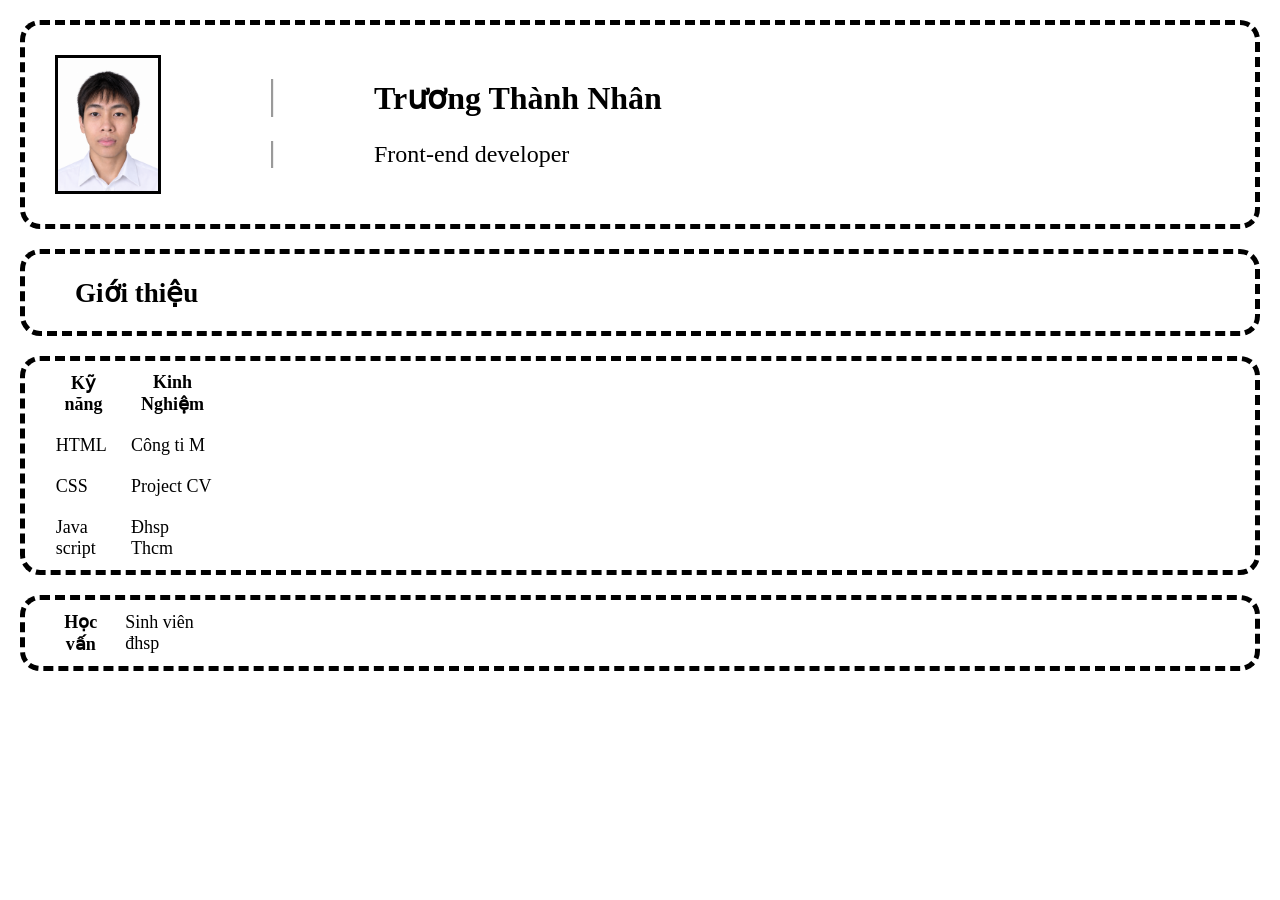
==== CV/mycv(Css).html @ fdf0a818 "Add files via upload" ====
<!doctype html>
<html lang="en">
  <head>
    <meta charset="UTF-8" />
    <meta name="viewport" content="width=device-width, initial-scale=1.0" />
    <title>Profile cá nhân sử dụng CSS</title>
    <link rel="stylesheet" href="/CV/mycv.css" />
  </head>
  <body>
    <div class="container">
      <div class="header">
        <img src="/CV/profilepic.png" width="100px" />
        <div class="info">
          <h1>Trương Thành Nhân</h1>
          <p>Front-end developer</p>
        </div>
      </div>
      <div class="hello">
        <h2>Giới thiệu</h2>
      </div>
      <div class="content">
        <table>
          <tr>
            <th>Kỹ năng</th>
            <th>Kinh Nghiệm</th>
          </tr>
          <tr>
            <td>HTML</td>
            <td>Công ti M</td>
          </tr>
          <tr>
            <td>CSS</td>
            <td>Project CV</td>
          </tr>
          <tr>
            <td>Java script</td>
            <td>Đhsp Thcm</td>
          </tr>
        </table>
      </div>
      <div class="study">
        <table>
          <tr>
            <th>Học vấn</th>
            <td>Sinh viên đhsp</td>
          </tr>
        </table>
      </div>
    </div>
  </body>
</html>
---- CV/mycv.css ----
body {
  background: white;
  font-family: "Times New Roman", sans-serif;
  margin: auto;
  padding: 20px;
}
.header {
  display: flex;
  align-items: center;
  gap: 100px;

  padding: 20px;
  border-style: dashed;
  border-width: 5px;
  border-radius: 20px;
  box-shadow: 10px;
}
img {
  height: fit-content;
  margin: 10px;
  border: 3px solid black;
}
.info h1 {
  margin-left: 0px;
  border-left-style: groove;
  padding-left: 100px;
}
.info p {
  font-size: 150%;
  border-left-style: groove;
  padding-left: 100px;
  margin-left: 0px;
}
.hello {
  display: flex;
  border-style: dashed;
  border-width: 5px;
  border-radius: 20px;
  box-shadow: 10px;
  margin-top: 20px;
  padding-left: 50px;
  align-items: center;
  font-size: large;
}
.content {
  border-style: dashed;
  border-width: 5px;
  border-radius: 20px;
  box-shadow: 10px;
  margin-top: 20px;
  display: flex;
}
table {
  width: 200px;
  font-size: large;
  padding-left: 20px;
}
td,
th {
  padding: 5%;
}
.study {
  font-size: larger;
  border-style: dashed;
  border-width: 5px;
  border-radius: 20px;
  box-shadow: 10px;
  margin-top: 20px;
  display: flex;
}
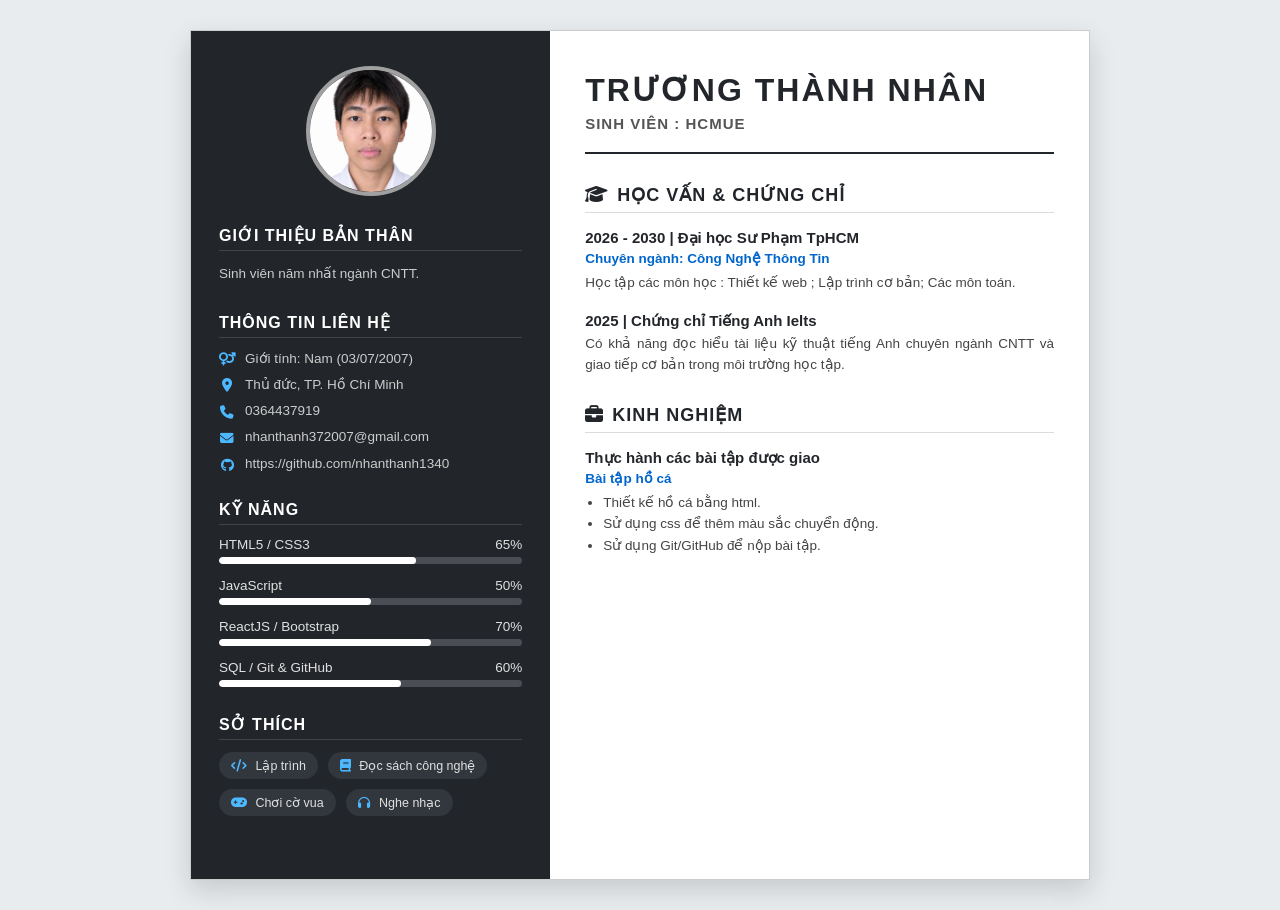
==== commit a30e4247: "Add files via upload" ====
--- a/CV/mycv(Css).html
+++ b/CV/mycv(Css).html
@@ -1,51 +1,165 @@
 <!doctype html>
-<html lang="en">
+<html lang="vi">
   <head>
     <meta charset="UTF-8" />
     <meta name="viewport" content="width=device-width, initial-scale=1.0" />
-    <title>Profile cá nhân sử dụng CSS</title>
-    <link rel="stylesheet" href="/CV/mycv.css" />
+    <title>CV Sinh Viên CNTT - Trương Thành Nhân</title>
+    <link
+      rel="stylesheet"
+      href="https://cdnjs.cloudflare.com/ajax/libs/font-awesome/6.4.0/css/all.min.css"
+    />
+    <link rel="stylesheet" href="/CV/mycv.css">
   </head>
   <body>
-    <div class="container">
-      <div class="header">
-        <img src="/CV/profilepic.png" width="100px" />
-        <div class="info">
-          <h1>Trương Thành Nhân</h1>
-          <p>Front-end developer</p>
+    <div class="cv-container">
+      <aside class="left-column">
+        <div class="avatar-box">
+          <div class="avatar-circle">
+            <div class="avt"></div><img src="/CV/profilepic.png"></img>
+          </div>
         </div>
-      </div>
-      <div class="hello">
-        <h2>Giới thiệu</h2>
-      </div>
-      <div class="content">
-        <table>
-          <tr>
-            <th>Kỹ năng</th>
-            <th>Kinh Nghiệm</th>
-          </tr>
-          <tr>
-            <td>HTML</td>
-            <td>Công ti M</td>
-          </tr>
-          <tr>
-            <td>CSS</td>
-            <td>Project CV</td>
-          </tr>
-          <tr>
-            <td>Java script</td>
-            <td>Đhsp Thcm</td>
-          </tr>
-        </table>
-      </div>
-      <div class="study">
-        <table>
-          <tr>
-            <th>Học vấn</th>
-            <td>Sinh viên đhsp</td>
-          </tr>
-        </table>
-      </div>
+        <div class="left-section">
+          <h2 class="left-title">Giới thiệu bản thân</h2>
+          <p class="left-text">
+            Sinh viên năm nhất ngành CNTT.
+          </p>
+        </div>
+        <div class="left-section">
+          <h2 class="left-title">Thông tin liên hệ</h2>
+          <ul class="contact-list">
+            <li>
+              <i class="fa-solid fa-venus-mars"></i>
+              <span>Giới tính: Nam (03/07/2007)</span>
+            </li>
+            <li>
+              <i class="fa-solid fa-location-dot"></i>
+              <span>Thủ đức, TP. Hồ Chí Minh</span>
+            </li>
+            <li><i class="fa-solid fa-phone"></i> <span>0364437919</span></li>
+            <li>
+              <i class="fa-solid fa-envelope"></i>
+              <span>nhanthanh372007@gmail.com</span>
+            </li>
+            <li>
+              <i class="fa-brands fa-github"></i>
+              <span>https://github.com/nhanthanh1340</span>
+            </li>
+          </ul>
+        </div>
+        <div class="left-section">
+          <h2 class="left-title">Kỹ năng</h2>
+
+          <div class="skill-item">
+            <div class="skill-header">
+              <span>HTML5 / CSS3</span>
+              <span>65%</span>
+            </div>
+            <div class="progress-bar">
+              <div class="progress-fill" style="width: 65%"></div>
+            </div>
+          </div>
+
+          <div class="skill-item">
+            <div class="skill-header">
+              <span>JavaScript</span>
+              <span>50%</span>
+            </div>
+            <div class="progress-bar">
+              <div class="progress-fill" style="width: 50%"></div>
+            </div>
+          </div>
+
+          <div class="skill-item">
+            <div class="skill-header">
+              <span>ReactJS / Bootstrap</span>
+              <span>70%</span>
+            </div>
+            <div class="progress-bar">
+              <div class="progress-fill" style="width: 70%"></div>
+            </div>
+          </div>
+
+          <div class="skill-item">
+            <div class="skill-header">
+              <span>SQL / Git & GitHub</span>
+              <span>60%</span>
+            </div>
+            <div class="progress-bar">
+              <div class="progress-fill" style="width: 60%"></div>
+            </div>
+          </div>
+        </div>
+        <div class="left-section">
+          <h2 class="left-title">Sở thích</h2>
+          <ul class="hobbies-list">
+            <li><i class="fa-solid fa-code"></i> Lập trình</li>
+            <li><i class="fa-solid fa-book"></i> Đọc sách công nghệ</li>
+            <li><i class="fa-solid fa-gamepad"></i> Chơi cờ vua</li>
+            <li><i class="fa-solid fa-headphones"></i> Nghe nhạc</li>
+          </ul>
+        </div>
+      </aside>
+      <main class="right-column">
+        <header class="header-info">
+          <h1 class="full-name">Trương Thành Nhân</h1>
+          <div class="job-title">
+            Sinh viên : HCMue
+          </div>
+        </header>
+        <section class="right-section">
+          <h2 class="right-title">
+            <i class="fa-solid fa-graduation-cap"></i> Học vấn & Chứng chỉ
+          </h2>
+
+          <div class="timeline-item">
+            <div class="timeline-header">
+              2026 - 2030 | Đại học Sư Phạm TpHCM
+            </div>
+            <div class="timeline-sub">
+              Chuyên ngành: Công Nghệ Thông Tin
+            </div>
+            <p class="timeline-desc">
+              Học tập các môn học : Thiết kế web ; Lập trình cơ bản; Các môn toán.
+
+            </p>
+          </div>
+          <div class="timeline-item">
+            <div class="timeline-header">
+              2025 | Chứng chỉ Tiếng Anh Ielts
+            </div>
+            <p class="timeline-desc">
+              Có khả năng đọc hiểu tài liệu kỹ thuật tiếng Anh chuyên ngành CNTT
+              và giao tiếp cơ bản trong môi trường học tập.
+            </p>
+          </div>
+        </section>
+        <section class="right-section">
+          <h2 class="right-title">
+            <i class="fa-solid fa-briefcase"></i> Kinh nghiệm
+          </h2>
+
+          <div class="timeline-item">
+            <div class="timeline-header">
+              Thực hành các bài tập được giao
+            </div>
+            <div class="timeline-sub">Bài tập hồ cá</div>
+            <div class="timeline-desc">
+              <ul>
+                <li>
+                  Thiết kế hồ cá bằng html.
+                </li>
+                <li>
+                  Sử dụng css để thêm màu sắc chuyển động.
+                </li>
+                <li>
+                  Sử dụng Git/GitHub để nộp bài tập.
+                </li>
+              </ul>
+            </div>
+          </div>
+          </div>
+        </section>
+      </main>
     </div>
   </body>
 </html>
--- a/CV/mycv.css
+++ b/CV/mycv.css
@@ -1,70 +1,232 @@
+* {
+  box-sizing: border-box;
+  margin: 0;
+  padding: 0;
+  font-family: "Segoe UI", Tahoma, Geneva, Verdana, sans-serif;
+}
 body {
-  background: white;
-  font-family: "Times New Roman", sans-serif;
-  margin: auto;
-  padding: 20px;
-}
-.header {
+  background-color: #e9ecef;
+  display: flex;
+  justify-content: center;
+  padding: 30px 15px;
+  color: #333;
+}
+.cv-container {
+  width: 100%;
+  max-width: 900px;
+  background-color: #ffffff;
+  display: flex;
+  box-shadow: 0 10px 25px rgba(0, 0, 0, 0.15);
+  border: 1px solid #ccc;
+}
+.left-column {
+  width: 40%;
+  background-color: #22252a;
+  color: #f1f1f1;
+  padding: 35px 28px;
+}
+.avatar-box {
+  text-align: center;
+  margin-bottom: 30px;
+}
+.avatar-circle {
+  width: 130px;
+  height: 130px;
+  border-radius: 50%;
+  border: 4px solid #a0a0a0;
+  margin: 0 auto;
   display: flex;
   align-items: center;
-  gap: 100px;
-
-  padding: 20px;
-  border-style: dashed;
-  border-width: 5px;
-  border-radius: 20px;
-  box-shadow: 10px;
-}
-img {
-  height: fit-content;
-  margin: 10px;
-  border: 3px solid black;
-}
-.info h1 {
-  margin-left: 0px;
-  border-left-style: groove;
-  padding-left: 100px;
-}
-.info p {
-  font-size: 150%;
-  border-left-style: groove;
-  padding-left: 100px;
-  margin-left: 0px;
-}
-.hello {
-  display: flex;
-  border-style: dashed;
-  border-width: 5px;
-  border-radius: 20px;
-  box-shadow: 10px;
-  margin-top: 20px;
-  padding-left: 50px;
+  justify-content: center;
+  background-color: #2c3036;
+  overflow: hidden;
+}
+.avatar-circle img {
+  width: 100%;
+  height: 100%;
+  object-fit: cover;
+  object-position: center;
+}
+
+.avatar-circle i {
+  font-size: 70px;
+  color: #a0a0a0;
+}
+.left-section {
+  margin-bottom: 28px;
+}
+
+.left-title {
+  font-size: 16px;
+  font-weight: 700;
+  text-transform: uppercase;
+  letter-spacing: 1px;
+  margin-bottom: 12px;
+  padding-bottom: 5px;
+  border-bottom: 1px solid #444;
+  color: #ffffff;
+}
+
+.left-text {
+  font-size: 13.5px;
+  line-height: 1.6;
+  color: #cccccc;
+  text-align: justify;
+}
+.contact-list {
+  list-style: none;
+}
+
+.contact-list li {
+  font-size: 13.5px;
+  color: #cccccc;
+  margin-bottom: 10px;
+  display: flex;
+  align-items: flex-start;
+  gap: 10px;
+}
+
+.contact-list li i {
+  color: #4db8ff;
+  margin-top: 3px;
+  width: 16px;
+  text-align: center;
+}
+.skill-item {
+  margin-bottom: 14px;
+}
+
+.skill-header {
+  display: flex;
+  justify-content: space-between;
+  font-size: 13.5px;
+  margin-bottom: 5px;
+  color: #e0e0e0;
+}
+
+.progress-bar {
+  width: 100%;
+  height: 7px;
+  background-color: #4a4e54;
+  border-radius: 4px;
+  overflow: hidden;
+}
+
+.progress-fill {
+  height: 100%;
+  background-color: #ffffff;
+  border-radius: 4px;
+}
+.hobbies-list {
+  display: flex;
+  flex-wrap: wrap;
+  gap: 10px;
+  list-style: none;
+}
+
+.hobbies-list li {
+  background-color: #32363d;
+  padding: 6px 12px;
+  border-radius: 15px;
+  font-size: 12.5px;
+  color: #e0e0e0;
+}
+
+.hobbies-list li i {
+  margin-right: 5px;
+  color: #4db8ff;
+}
+.ref-item {
+  margin-bottom: 15px;
+  font-size: 13px;
+  line-height: 1.5;
+  color: #cccccc;
+}
+
+.ref-name {
+  font-weight: 700;
+  color: #ffffff;
+}
+.right-column {
+  width: 60%;
+  padding: 40px 35px;
+  background-color: #ffffff;
+}
+.header-info {
+  margin-bottom: 30px;
+  padding-bottom: 20px;
+  border-bottom: 2px solid #22252a;
+}
+
+.full-name {
+  font-size: 32px;
+  font-weight: 800;
+  letter-spacing: 2px;
+  color: #22252a;
+  text-transform: uppercase;
+  margin-bottom: 6px;
+}
+
+.job-title {
+  font-size: 15px;
+  font-weight: 600;
+  color: #555555;
+  text-transform: uppercase;
+  letter-spacing: 1px;
+}
+.right-section {
+  margin-bottom: 28px;
+}
+
+.right-title {
+  font-size: 18px;
+  font-weight: 700;
+  text-transform: uppercase;
+  color: #22252a;
+  letter-spacing: 1px;
+  margin-bottom: 16px;
+  padding-bottom: 6px;
+  border-bottom: 1px solid #dcdcdc;
+  display: flex;
   align-items: center;
-  font-size: large;
-}
-.content {
-  border-style: dashed;
-  border-width: 5px;
-  border-radius: 20px;
-  box-shadow: 10px;
-  margin-top: 20px;
-  display: flex;
-}
-table {
-  width: 200px;
-  font-size: large;
-  padding-left: 20px;
-}
-td,
-th {
-  padding: 5%;
-}
-.study {
-  font-size: larger;
-  border-style: dashed;
-  border-width: 5px;
-  border-radius: 20px;
-  box-shadow: 10px;
-  margin-top: 20px;
-  display: flex;
-}
+  gap: 8px;
+}
+
+.timeline-item {
+  margin-bottom: 18px;
+}
+
+.timeline-header {
+  font-size: 15px;
+  font-weight: 700;
+  color: #22252a;
+  margin-bottom: 3px;
+}
+
+.timeline-sub {
+  font-size: 13.5px;
+  font-weight: 600;
+  color: #0066cc;
+  margin-bottom: 6px;
+}
+
+.timeline-desc {
+  font-size: 13.5px;
+  line-height: 1.6;
+  color: #444444;
+  text-align: justify;
+}
+
+.timeline-desc ul {
+  padding-left: 18px;
+  margin-top: 4px;
+}
+@media (max-width: 768px) {
+  .cv-container {
+    flex-direction: column;
+  }
+  .left-column,
+  .right-column {
+    width: 100%;
+  }
+}
